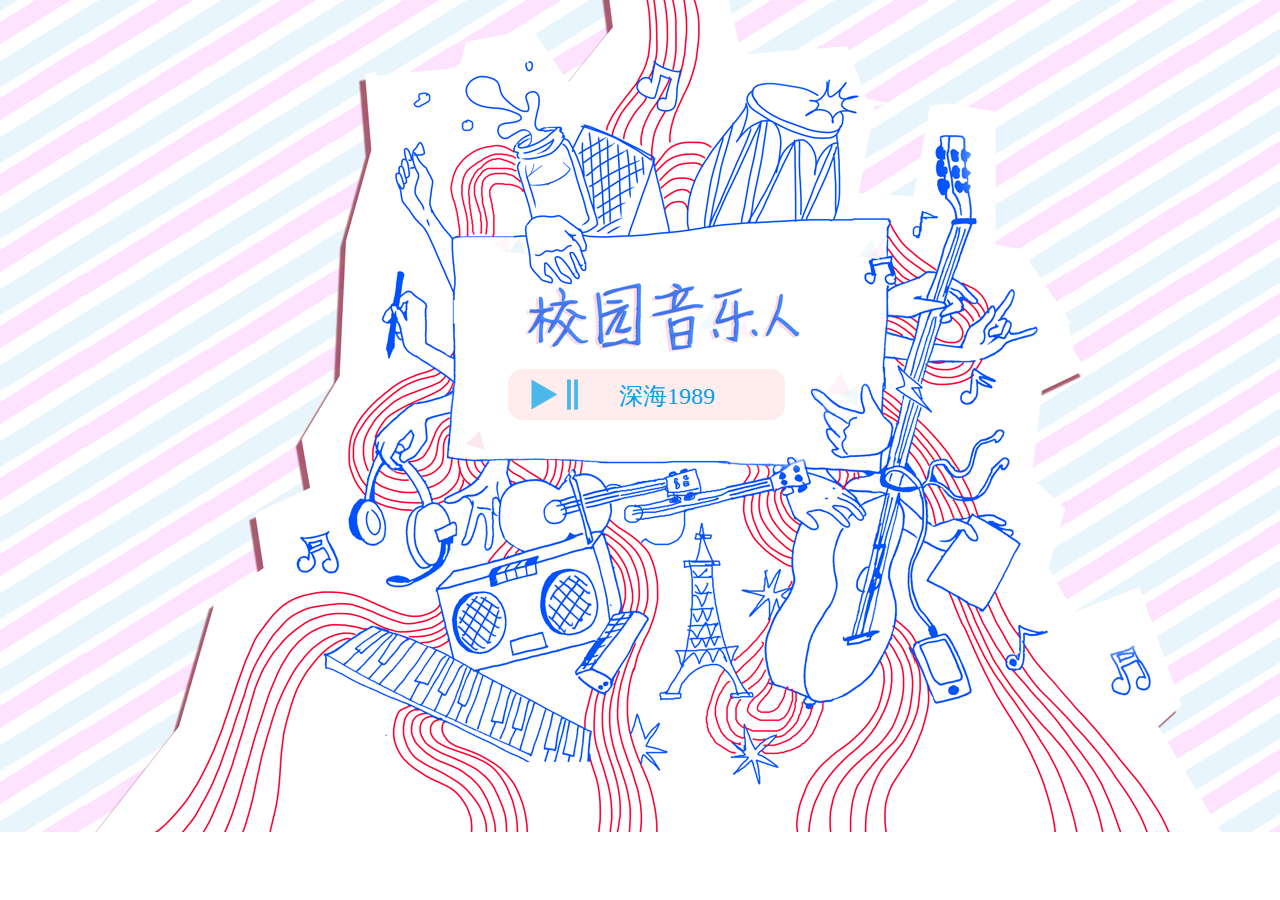
==== index.html @ cab671a9 "first commit" ====
<!doctype HTML>
<head>
  <meta charset="UTF-8">
  <link rel="stylesheet" type="text/css" href="css/styles.css">
</head>
<body>
  <div id="wrap">
    <div id="index">
      <div id="jp-index">
        <div id="jp-theme">
          <span id="play">&nbsp;&nbsp;&nbsp;&nbsp;</span>
          <span id="pause">&nbsp;&nbsp;&nbsp;&nbsp;</span>
          <span id="song">深海1989</span>
        </div>
      </div>
      <div id="jp" style="display:none"></div>
    </div>
    <div id="avabar"><img src="img/lianlian/ava_169.jpg"><img src="img/lianlian/ava_169.jpg"><img src="img/lianlian/ava_169.jpg"><img src="img/lianlian/ava_169.jpg"><img src="img/lianlian/ava_169.jpg"><img src="img/lianlian/ava_169.jpg"></div>
  </div>
  <script src="js/jquery-1.9.1.min.js"></script>
  <!-- <script src="js/relativeUnits.js"></script> -->
  <script src="js/jquery.jplayer.min.js"></script>
  <script src="js/main.js"></script>
</body>
---- css/styles.css ----
body,html{padding:0;margin:0;}
#wrap{width:100%;}
#index{width:100%;height:832px;background:#ffffff url(../img/bg.png) no-repeat center top;}
#avabar{position:fixed;bottom:-5px;left:0;}#avabar img{opacity:0;margin:0;padding:0;border:none;}
#jp-index{margin:0 auto;width:220px;padding-top:380px;}#jp-index #jp-theme{font-size:24px;}#jp-index #jp-theme #play{cursor:pointer;width:30px;}
#jp-index #jp-theme #pause{cursor:pointer;width:15px;}
#jp-index #jp-theme #song{color:#00a1e9;width:160px;text-align:center;}
#jp-index #jp-theme span{display:inline-block;overflow:hidden;}
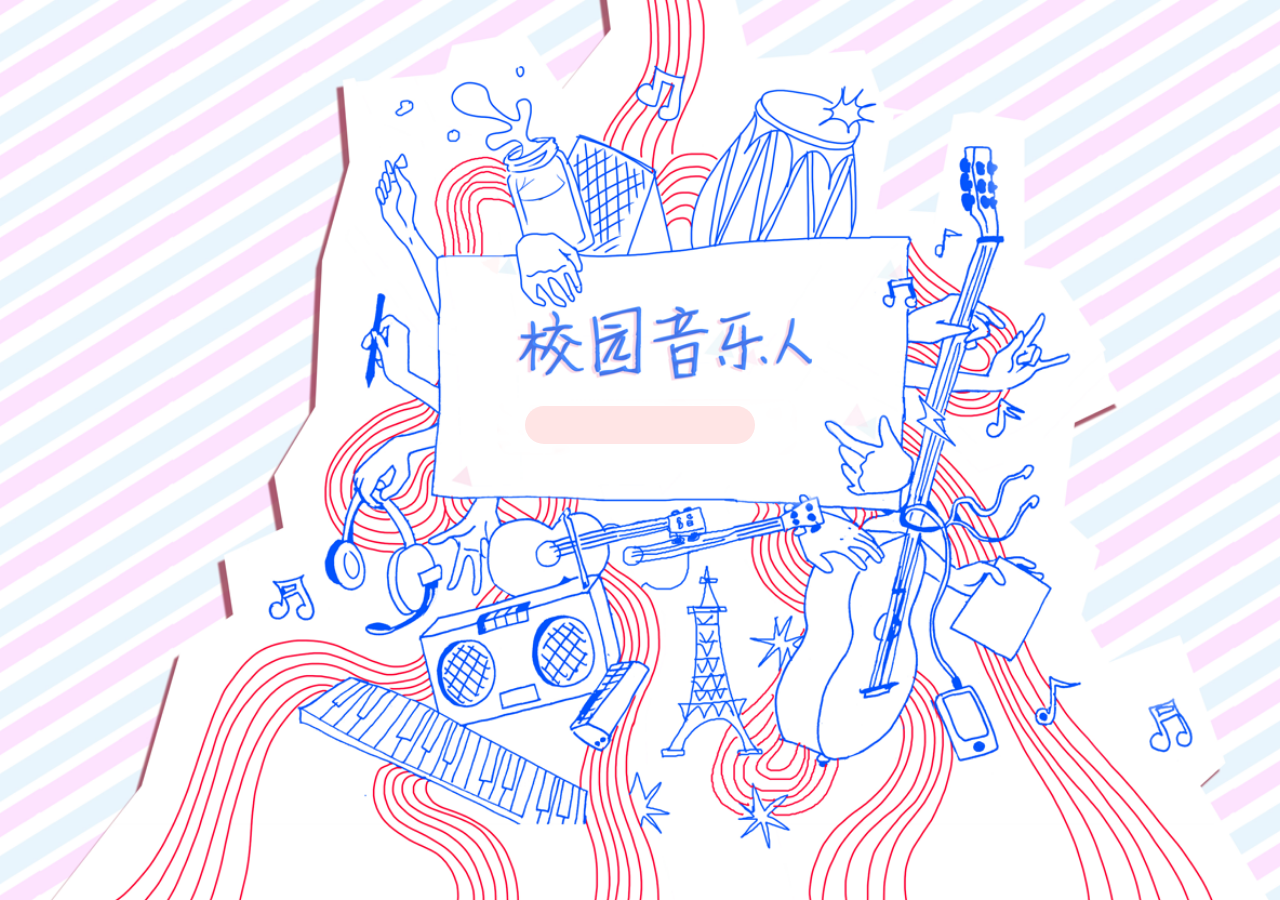
==== commit 3e16c132: "暂存" ====
--- a/index.html
+++ b/index.html
@@ -5,20 +5,17 @@
 </head>
 <body>
   <div id="wrap">
-    <div id="index">
-      <div id="jp-index">
-        <div id="jp-theme">
-          <span id="play">&nbsp;&nbsp;&nbsp;&nbsp;</span>
-          <span id="pause">&nbsp;&nbsp;&nbsp;&nbsp;</span>
-          <span id="song">深海1989</span>
-        </div>
-      </div>
-      <div id="jp" style="display:none"></div>
+    <img src="img/bg.png" id="bg">
+    <div id="player">
+      <div id="play"></div>
+      <div id="pause"></div>
+      <div id="next"></div>
+      <div id="song"></div>
     </div>
+    <div id="jp" style="display:none"></div>
     <div id="avabar"><img src="img/lianlian/ava_169.jpg"><img src="img/lianlian/ava_169.jpg"><img src="img/lianlian/ava_169.jpg"><img src="img/lianlian/ava_169.jpg"><img src="img/lianlian/ava_169.jpg"><img src="img/lianlian/ava_169.jpg"></div>
   </div>
   <script src="js/jquery-1.9.1.min.js"></script>
-  <!-- <script src="js/relativeUnits.js"></script> -->
   <script src="js/jquery.jplayer.min.js"></script>
   <script src="js/main.js"></script>
 </body>
--- a/css/styles.css
+++ b/css/styles.css
@@ -1,8 +1,11 @@
-body,html{padding:0;margin:0;}
+@font-face{font-family:'FontAwesome';src:url('../font/fontawesome-webfont.eot?v=3.0.1');src:url('../font/fontawesome-webfont.eot?#iefix&v=3.0.1') format('embedded-opentype'),url('../font/fontawesome-webfont.woff?v=3.0.1') format('woff'),url('../font/fontawesome-webfont.ttf?v=3.0.1') format('truetype');font-weight:normal;font-style:normal;}#player{background:#daf4ff;border-radius:50px;font-family:'FontAwesome';color:#777;padding:10px;width:210px;}#player #play,#player #pause,#player #next{cursor:pointer;display:inline-block;margin:0 5px;}
+#player #song{display:inline-block;text-align:center;font-size:12px;width:100px;}
+#player #play{display:none;}#player #play:before{content:"\f04b";}
+#player #pause:before{content:"\f04c";}
+#player #next:before{content:"\f04e";}
+body,html{padding:0;margin:0;overflow:hidden;}
 #wrap{width:100%;}
-#index{width:100%;height:832px;background:#ffffff url(../img/bg.png) no-repeat center top;}
+#index{width:100%;height:832px;}
 #avabar{position:fixed;bottom:-5px;left:0;}#avabar img{opacity:0;margin:0;padding:0;border:none;}
-#jp-index{margin:0 auto;width:220px;padding-top:380px;}#jp-index #jp-theme{font-size:24px;}#jp-index #jp-theme #play{cursor:pointer;width:30px;}
-#jp-index #jp-theme #pause{cursor:pointer;width:15px;}
-#jp-index #jp-theme #song{color:#00a1e9;width:160px;text-align:center;}
-#jp-index #jp-theme span{display:inline-block;overflow:hidden;}
+#jp-index{margin:0 auto;width:220px;padding-top:380px;}
+#player{position:fixed;z-index:200;left:50%;top:0;margin-left:-115px;background:#ffe5e5;}
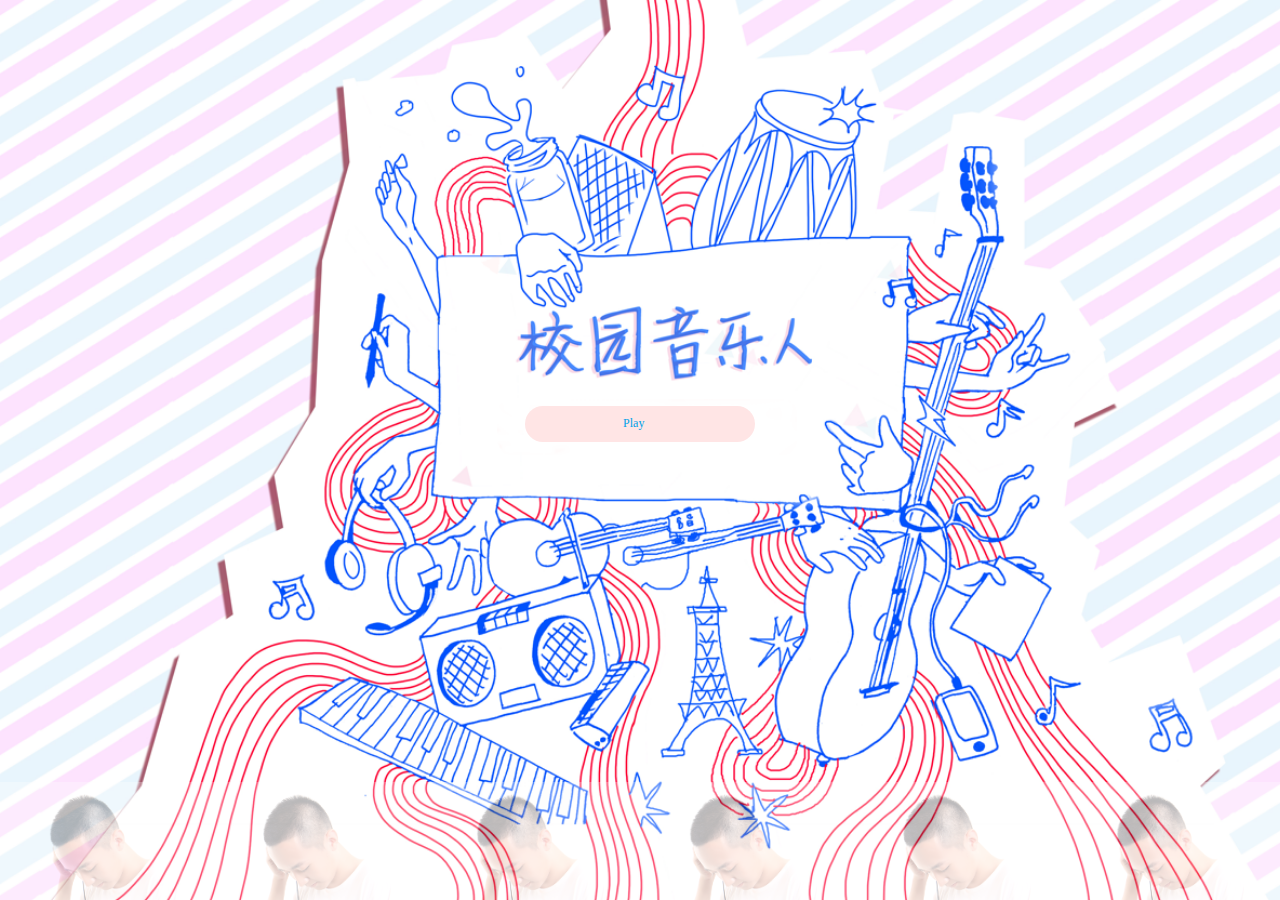
==== commit e1680b8c: "basically done" ====
--- a/index.html
+++ b/index.html
@@ -13,9 +13,21 @@
       <div id="song"></div>
     </div>
     <div id="jp" style="display:none"></div>
-    <div id="avabar"><img src="img/lianlian/ava_169.jpg"><img src="img/lianlian/ava_169.jpg"><img src="img/lianlian/ava_169.jpg"><img src="img/lianlian/ava_169.jpg"><img src="img/lianlian/ava_169.jpg"><img src="img/lianlian/ava_169.jpg"></div>
+    <div id="avabar">
+      <ul>
+        <li rel="lianlian"><img src="img/lianlian.png"></li>
+        <li rel="lianlian"><img src="img/lianlian.png"></li>
+        <li rel="lianlian"><img src="img/lianlian.png"></li>
+        <li rel="lianlian"><img src="img/lianlian.png"></li>
+        <li rel="lianlian"><img src="img/lianlian.png"></li>
+        <li rel="lianlian"><img src="img/lianlian.png"></li>
+      </ul>
+    </div>
   </div>
   <script src="js/jquery-1.9.1.min.js"></script>
   <script src="js/jquery.jplayer.min.js"></script>
+  <!--[if lte IE 8]>
+  <script>var isIe = true;</script>
+  <![endif]--> 
   <script src="js/main.js"></script>
 </body>
--- a/css/styles.css
+++ b/css/styles.css
@@ -1,11 +1,21 @@
-@font-face{font-family:'FontAwesome';src:url('../font/fontawesome-webfont.eot?v=3.0.1');src:url('../font/fontawesome-webfont.eot?#iefix&v=3.0.1') format('embedded-opentype'),url('../font/fontawesome-webfont.woff?v=3.0.1') format('woff'),url('../font/fontawesome-webfont.ttf?v=3.0.1') format('truetype');font-weight:normal;font-style:normal;}#player{background:#daf4ff;border-radius:50px;font-family:'FontAwesome';color:#777;padding:10px;width:210px;}#player #play,#player #pause,#player #next{cursor:pointer;display:inline-block;margin:0 5px;}
+@font-face{font-family:'FontAwesome';src:url('../font/fontawesome-webfont.eot?v=3.0.1');src:url('../font/fontawesome-webfont.eot?#iefix&v=3.0.1') format('embedded-opentype'),url('../font/fontawesome-webfont.woff?v=3.0.1') format('woff'),url('../font/fontawesome-webfont.ttf?v=3.0.1') format('truetype');font-weight:normal;font-style:normal;}#player{background:#daf4ff;border-radius:50px;font-family:'FontAwesome';color:#777;padding:10px;width:210px;font-size:14px;}#player #play,#player #pause,#player #next{cursor:pointer;display:inline-block;margin:0 5px;}
 #player #song{display:inline-block;text-align:center;font-size:12px;width:100px;}
 #player #play{display:none;}#player #play:before{content:"\f04b";}
 #player #pause:before{content:"\f04c";}
 #player #next:before{content:"\f04e";}
+html,body,div,span,applet,object,iframe,h1,h2,h3,h4,h5,h6,p,blockquote,pre,a,abbr,acronym,address,big,cite,code,del,dfn,em,img,ins,kbd,q,s,samp,small,strike,strong,sub,sup,tt,var,b,u,i,center,dl,dt,dd,ol,ul,li,fieldset,form,label,legend,table,caption,tbody,tfoot,thead,tr,th,td,article,aside,canvas,details,embed,figure,figcaption,footer,header,hgroup,menu,nav,output,ruby,section,summary,time,mark,audio,video{margin:0;padding:0;border:0;font-size:100%;font:inherit;vertical-align:baseline;}
+article,aside,details,figcaption,figure,footer,header,hgroup,menu,nav,section{display:block;}
+body{line-height:1;}
+ol,ul,li{list-style:none;}
+blockquote,q{quotes:none;}
+blockquote:before,blockquote:after,q:before,q:after{content:'';content:none;}
+table{border-collapse:collapse;border-spacing:0;}
+pre{white-space:pre-wrap;word-wrap:break-word;}
+a{text-decoration:none;}a:focus,a:hover,a:active{outline:none;}
 body,html{padding:0;margin:0;overflow:hidden;}
 #wrap{width:100%;}
 #index{width:100%;height:832px;}
-#avabar{position:fixed;bottom:-5px;left:0;}#avabar img{opacity:0;margin:0;padding:0;border:none;}
+#avabar{position:fixed;bottom:-5px;left:0;}#avabar li{float:left;}
+#avabar img{opacity:.3;margin:0;padding:0;border:none;cursor:pointer;}
 #jp-index{margin:0 auto;width:220px;padding-top:380px;}
-#player{position:fixed;z-index:200;left:50%;top:0;margin-left:-115px;background:#ffe5e5;}
+#player{position:fixed;overflow:hidden;z-index:200;left:50%;top:0;margin-left:-115px;background:#ffe5e5;color:#00a1e9;}
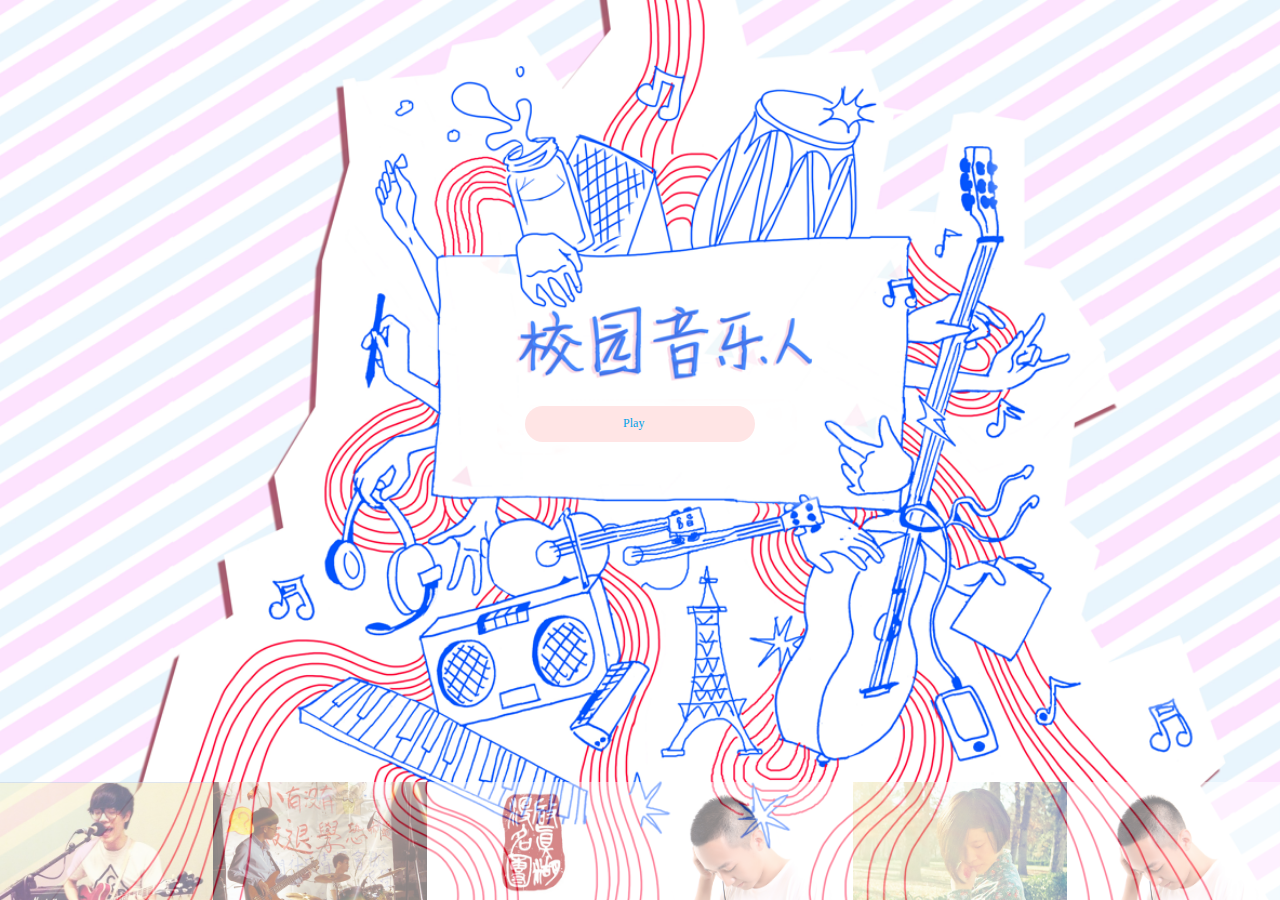
==== commit 4f3eccfa: "add data" ====
--- a/index.html
+++ b/index.html
@@ -15,11 +15,11 @@
     <div id="jp" style="display:none"></div>
     <div id="avabar">
       <ul>
+        <li rel="lgz"><img src="img/lgz.jpg"></li>
+        <li rel="sodda"><img src="img/sodda.jpg"></li>
+        <li rel="qzh"><img src="img/qzh.jpg"></li>
         <li rel="lianlian"><img src="img/lianlian.png"></li>
-        <li rel="lianlian"><img src="img/lianlian.png"></li>
-        <li rel="lianlian"><img src="img/lianlian.png"></li>
-        <li rel="lianlian"><img src="img/lianlian.png"></li>
-        <li rel="lianlian"><img src="img/lianlian.png"></li>
+        <li rel="smi"><img src="img/smi.jpg"></li>
         <li rel="lianlian"><img src="img/lianlian.png"></li>
       </ul>
     </div>
--- a/css/styles.css
+++ b/css/styles.css
@@ -16,6 +16,6 @@
 #wrap{width:100%;}
 #index{width:100%;height:832px;}
 #avabar{position:fixed;bottom:-5px;left:0;}#avabar li{float:left;}
-#avabar img{opacity:.3;margin:0;padding:0;border:none;cursor:pointer;}
+#avabar img{opacity:.5;margin:0;padding:0;border:none;cursor:pointer;}
 #jp-index{margin:0 auto;width:220px;padding-top:380px;}
 #player{position:fixed;overflow:hidden;z-index:200;left:50%;top:0;margin-left:-115px;background:#ffe5e5;color:#00a1e9;}
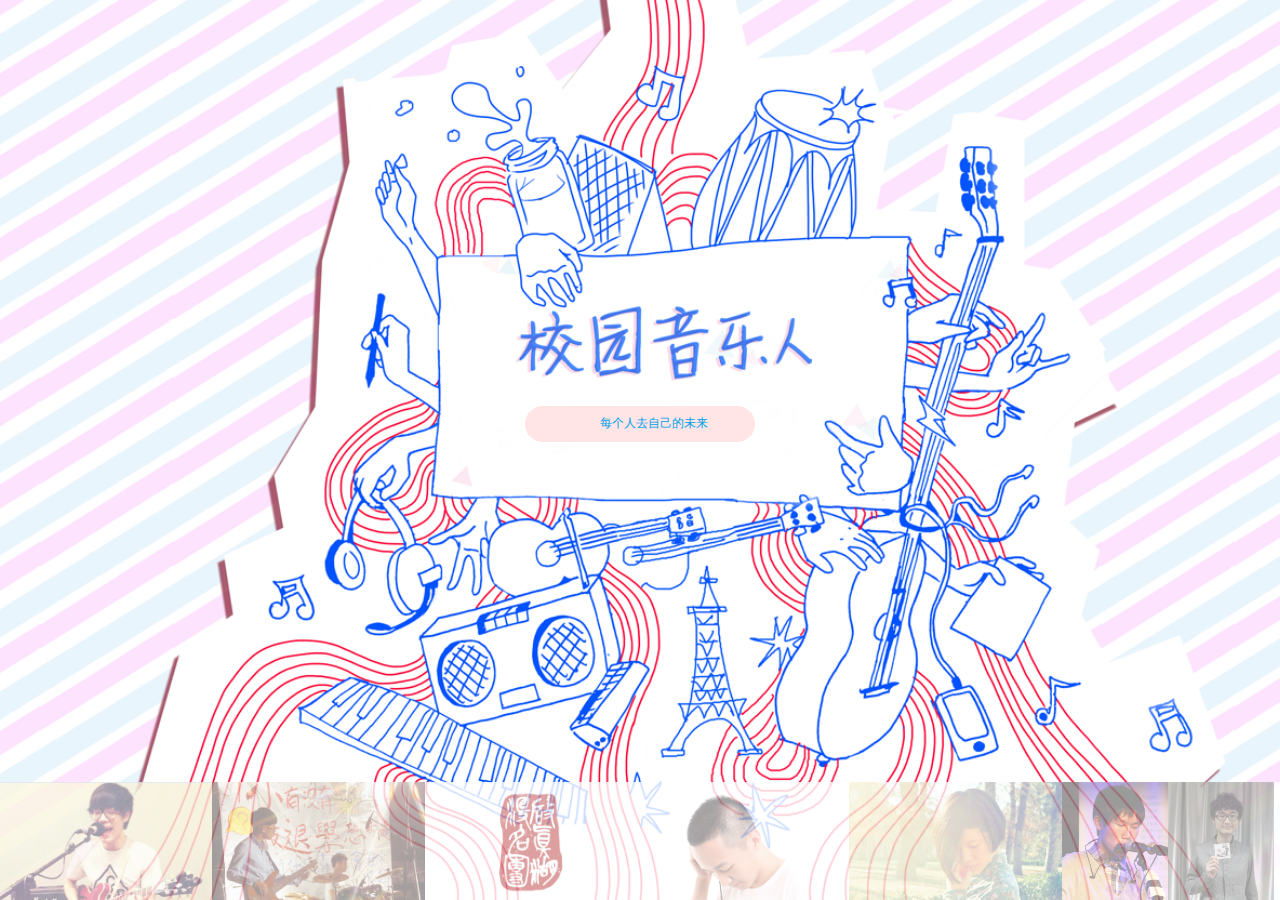
==== commit 047c7a82: "modify" ====
--- a/index.html
+++ b/index.html
@@ -20,7 +20,7 @@
         <li rel="qzh"><img src="img/qzh.jpg"></li>
         <li rel="lianlian"><img src="img/lianlian.png"></li>
         <li rel="smi"><img src="img/smi.jpg"></li>
-        <li rel="lianlian"><img src="img/lianlian.png"></li>
+        <li rel="wx"><img src="img/wx.jpg"></li>
       </ul>
     </div>
   </div>
@@ -30,4 +30,16 @@
   <script>var isIe = true;</script>
   <![endif]--> 
   <script src="js/main.js"></script>
+  <script>
+// lock scroll position, but retain settings for later
+      var scrollPosition = [
+        self.pageXOffset || document.documentElement.scrollLeft || document.body.scrollLeft,
+        self.pageYOffset || document.documentElement.scrollTop  || document.body.scrollTop
+      ];
+      var html = jQuery('html'); // it would make more sense to apply this to body, but IE7 won't have that
+      html.data('scroll-position', scrollPosition);
+      html.data('previous-overflow', html.css('overflow'));
+      html.css('overflow', 'hidden');
+      window.scrollTo(scrollPosition[0], scrollPosition[1]);  
+  </script>
 </body>
--- a/css/styles.css
+++ b/css/styles.css
@@ -1,5 +1,5 @@
 @font-face{font-family:'FontAwesome';src:url('../font/fontawesome-webfont.eot?v=3.0.1');src:url('../font/fontawesome-webfont.eot?#iefix&v=3.0.1') format('embedded-opentype'),url('../font/fontawesome-webfont.woff?v=3.0.1') format('woff'),url('../font/fontawesome-webfont.ttf?v=3.0.1') format('truetype');font-weight:normal;font-style:normal;}#player{background:#daf4ff;border-radius:50px;font-family:'FontAwesome';color:#777;padding:10px;width:210px;font-size:14px;}#player #play,#player #pause,#player #next{cursor:pointer;display:inline-block;margin:0 5px;}
-#player #song{display:inline-block;text-align:center;font-size:12px;width:100px;}
+#player #song{display:inline-block;text-align:center;font-size:12px;width:140px;}
 #player #play{display:none;}#player #play:before{content:"\f04b";}
 #player #pause:before{content:"\f04c";}
 #player #next:before{content:"\f04e";}
@@ -15,7 +15,8 @@
 body,html{padding:0;margin:0;overflow:hidden;}
 #wrap{width:100%;}
 #index{width:100%;height:832px;}
-#avabar{position:fixed;bottom:-5px;left:0;}#avabar li{float:left;}
+#avabar{position:fixed;bottom:-5px;left:0;width:100%;background:#fff;opacity:.8;}#avabar ul{margin:0 auto;}
+#avabar li{float:left;}
 #avabar img{opacity:.5;margin:0;padding:0;border:none;cursor:pointer;}
 #jp-index{margin:0 auto;width:220px;padding-top:380px;}
 #player{position:fixed;overflow:hidden;z-index:200;left:50%;top:0;margin-left:-115px;background:#ffe5e5;color:#00a1e9;}
